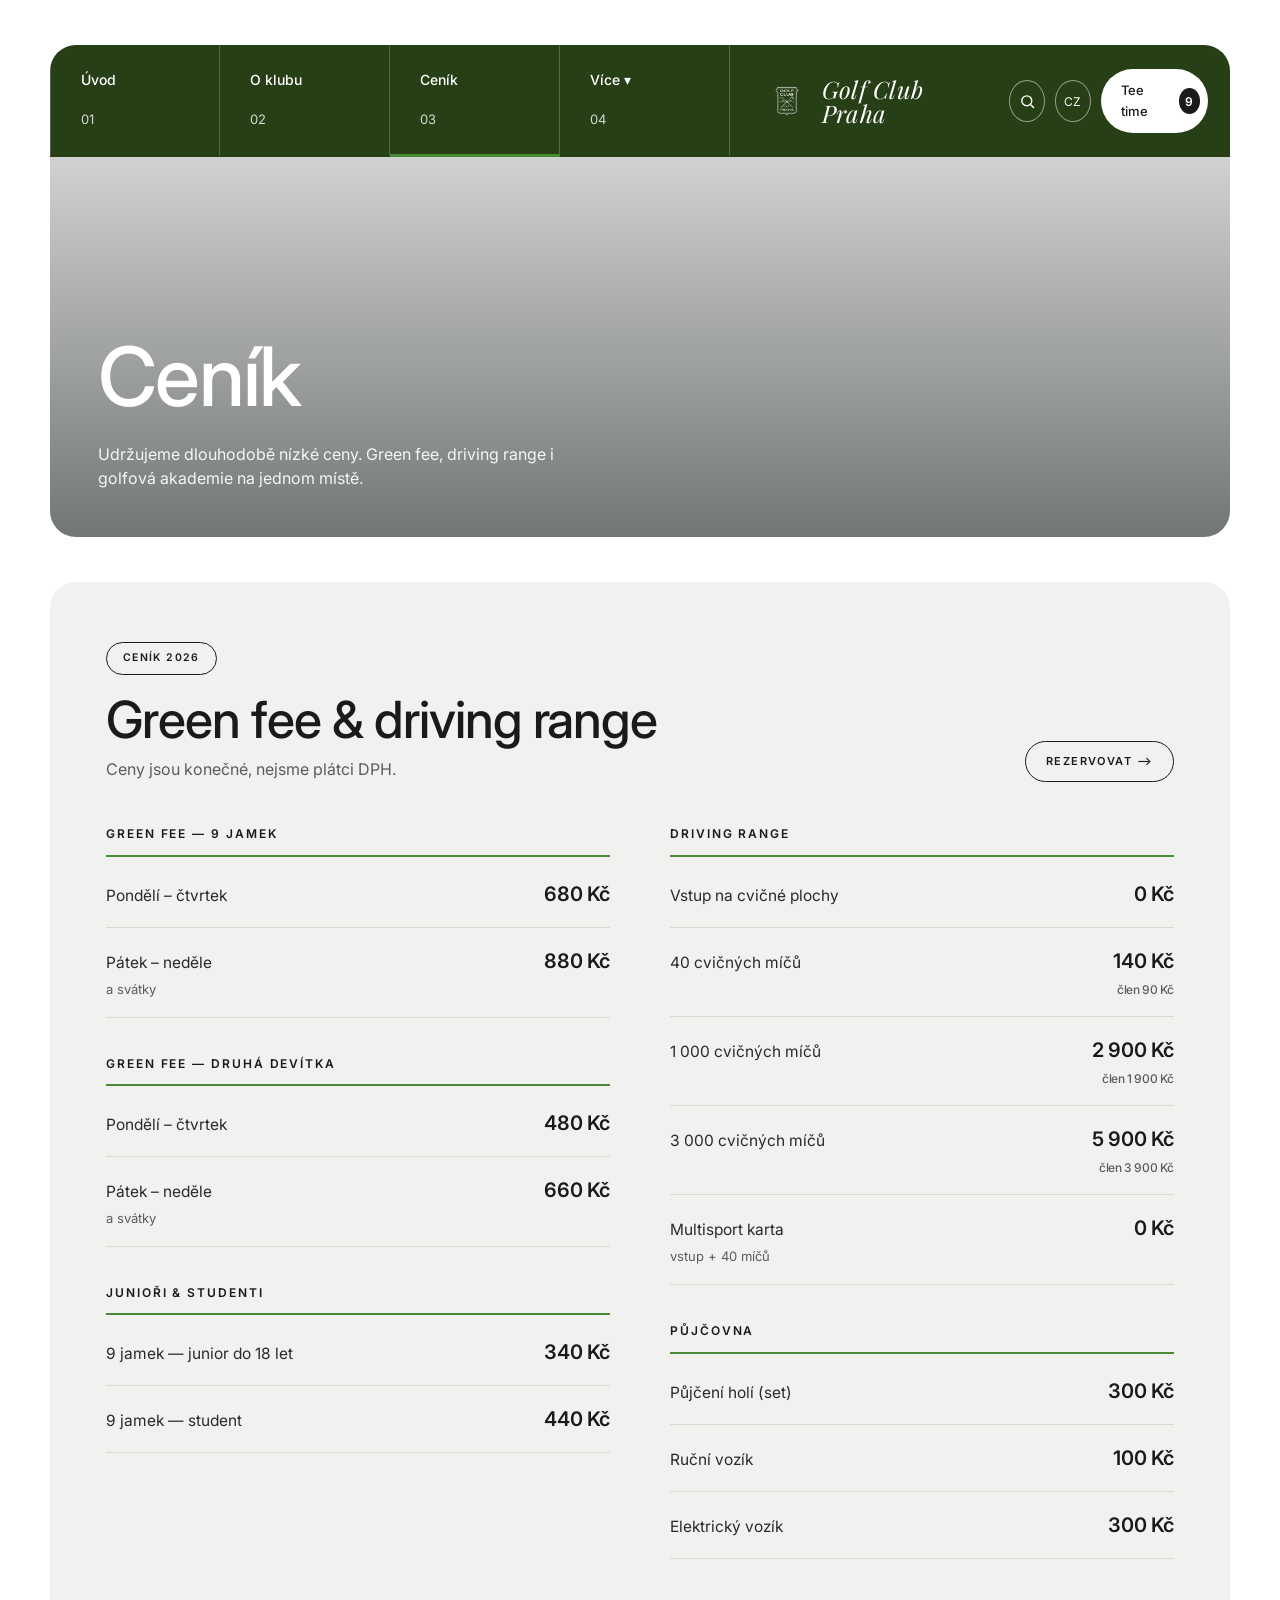
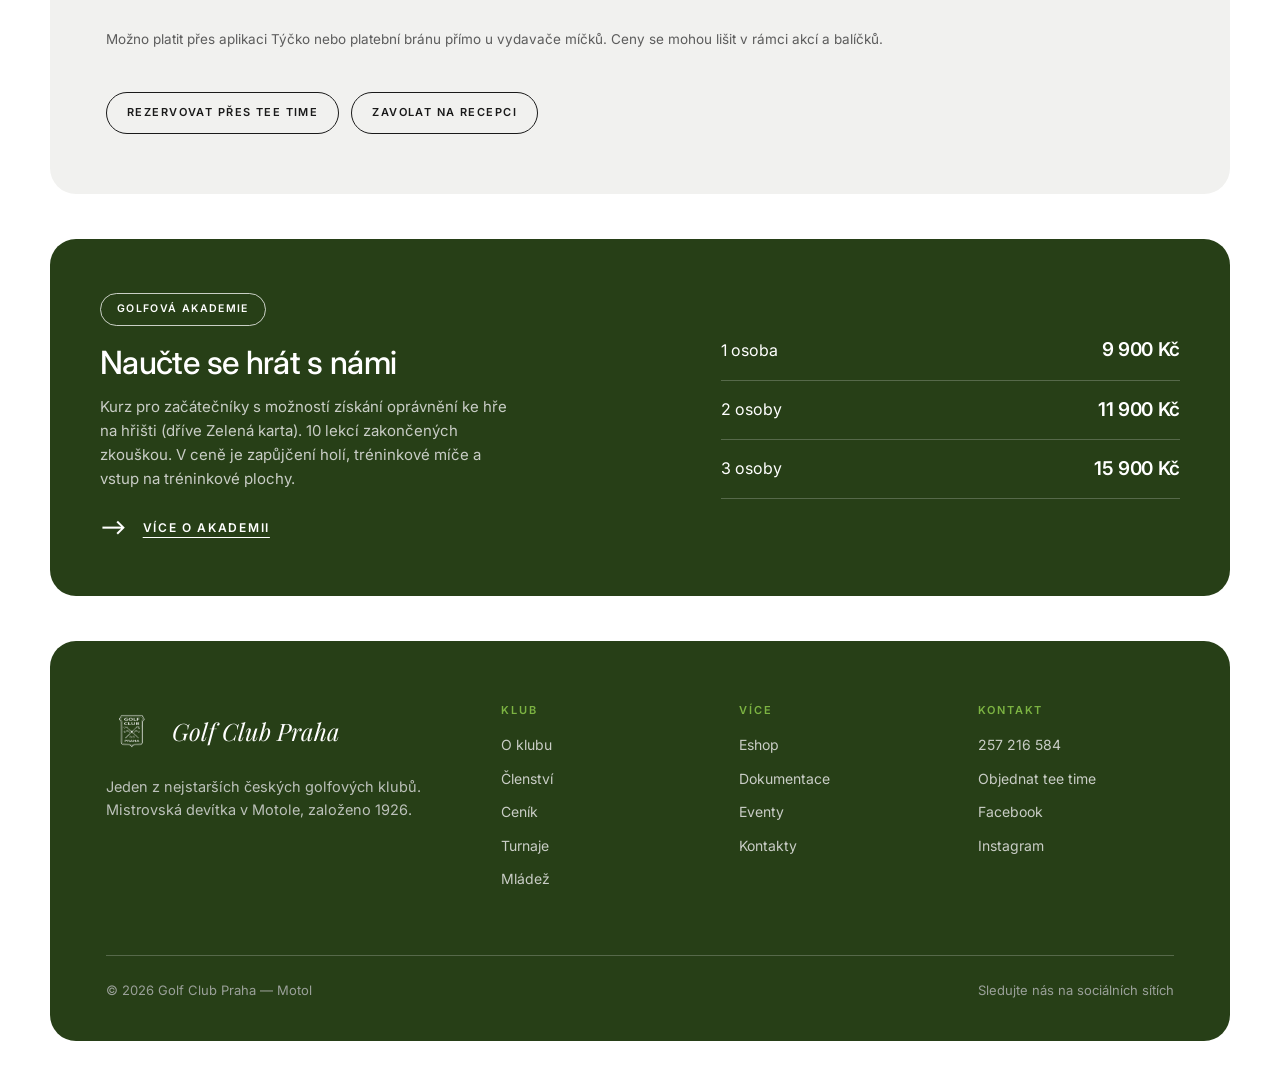
==== cenik.html @ babf92a7 "Web Golf Club Praha: stránky, logo, mobilní menu, mapa Co-Authored-By: Claude Opus 4.8 <noreply@anth" ====
<!DOCTYPE html>
<html lang="cs">
<head>
<meta charset="UTF-8">
<meta name="viewport" content="width=device-width, initial-scale=1.0">
<title>Golf Club Praha — Ceník</title>
<link rel="preconnect" href="https://fonts.googleapis.com">
<link rel="preconnect" href="https://fonts.gstatic.com" crossorigin>
<link href="https://fonts.googleapis.com/css2?family=Inter:wght@400;500;600;700&family=Playfair+Display:ital@1&display=swap" rel="stylesheet">
<style>
:root{
  --bg:#ffffff;          /* page background */
  --slate:#273F17;       /* dark petrol header/panels */
  --slate-2:#1d2f10;
  --olive:#4a8a34;       /* army green accent */
  --lime:#7cb342;        /* lime chip */
  --ink:#1a1a1a;
  --gray:#5c5c5c;
  --card:#f1f1ef;        /* slightly gray "off-white" card */
  --white:#ffffff;
  --line:#dcdad3;
  --line-dk:rgba(255,255,255,.22);
}
*{margin:0;padding:0;box-sizing:border-box}
html{scroll-behavior:smooth}
body{
  font-family:"Inter","Helvetica Neue",Arial,sans-serif;
  color:var(--ink);background:var(--bg);
  -webkit-font-smoothing:antialiased;line-height:1.6;
  padding:0 50px;
}
h1,h2,h3,h4{font-weight:500;letter-spacing:-.02em;line-height:1.05}
a{color:inherit;text-decoration:none}
img{display:block;max-width:100%}
.wrap{max-width:1340px;margin-left:auto;margin-right:auto;padding:0}
section{margin-top:45px}

/* pills / chips */
.pill{display:inline-flex;align-items:center;gap:8px;border:1px solid var(--ink);
  border-radius:100px;padding:11px 20px;font-size:11px;letter-spacing:.13em;
  text-transform:uppercase;font-weight:600;background:transparent;color:var(--ink);
  transition:background .2s,color .2s;cursor:pointer;white-space:nowrap}
.pill:hover{background:var(--ink);color:#fff}
.pill.light{border-color:rgba(255,255,255,.7);color:#fff}
.pill.light:hover{background:#fff;color:var(--ink)}
.chip{display:inline-flex;align-items:center;border:1px solid var(--ink);border-radius:100px;
  padding:7px 16px;font-size:10.5px;letter-spacing:.13em;text-transform:uppercase;font-weight:600}
.chip.light{border-color:rgba(255,255,255,.75);color:#fff}

/* arrow link */
.arrow-link{display:inline-flex;align-items:center;gap:14px;font-size:12px;
  letter-spacing:.14em;text-transform:uppercase;font-weight:600}
.arrow-link .ar{font-size:20px;line-height:1;transition:transform .25s}
.arrow-link .lbl{text-decoration:underline;text-underline-offset:5px;text-decoration-thickness:1px}
.arrow-link:hover .ar{transform:translateX(6px)}

/* round icon btn */
.ico{width:42px;height:42px;border-radius:50%;border:1px solid rgba(255,255,255,.5);
  display:flex;align-items:center;justify-content:center;color:#fff;font-size:12px;
  letter-spacing:.06em;transition:background .2s,color .2s}
.ico:hover{background:#fff;color:var(--slate)}
.ico svg{width:17px;height:17px}

/* ===== HERO + NAV ===== */
.hero{margin-top:0;padding-top:45px}
.hero-card{border-radius:26px;overflow:hidden;position:relative}
.topbar{display:grid;grid-template-columns:1fr auto 1fr;align-items:stretch;
  background:var(--slate);position:relative;z-index:3}
.tabs{display:flex}
.tab{padding:20px 30px;color:#fff;display:flex;flex-direction:column;gap:18px;
  min-width:170px;border-bottom:3px solid transparent;border-right:1px solid var(--line-dk);
  transition:border-color .25s;cursor:pointer}
.tab:first-child{border-left:1px solid var(--line-dk)}
.tab .t{font-size:14px;font-weight:500}
.tab .n{font-size:13px;opacity:.8}
.tab.active{border-bottom-color:var(--olive)}
.tab:hover{border-bottom-color:var(--olive)}
.tab.has-drop{position:relative}
.dropdown{position:absolute;top:100%;left:0;min-width:250px;background:var(--slate-2);border-radius:14px;overflow:hidden;
  display:flex;flex-direction:column;opacity:0;visibility:hidden;transform:translateY(8px);
  transition:opacity .2s,transform .2s,visibility .2s;z-index:30;box-shadow:0 20px 40px rgba(0,0,0,.35)}
.tab.has-drop:hover .dropdown,.tab.has-drop.open .dropdown{opacity:1;visibility:visible;transform:translateY(0)}
.dropdown a{padding:15px 24px;color:#fff;font-size:13.5px;letter-spacing:.03em;
  border-bottom:1px solid var(--line-dk);transition:background .2s,color .2s}
.dropdown a:last-child{border-bottom:none}
.dropdown a:hover{background:var(--slate);color:var(--lime)}
.brand{display:flex;align-items:center;gap:12px;padding:0 34px}
.brand .nav-mark{width:44px;height:44px;color:#fff;flex:none}
.brand .bw{color:#fff;font-family:"Playfair Display",Georgia,serif;font-style:italic;
  font-size:24px;letter-spacing:.01em;line-height:1}
.topright{display:flex;align-items:center;justify-content:flex-end;gap:10px;padding:0 22px}
.cartpill{background:#fff;color:var(--ink);border-radius:100px;padding:11px 8px 11px 20px;
  display:flex;align-items:center;gap:14px;font-size:13px;font-weight:500}
.cartpill b{background:var(--ink);color:#fff;border-radius:50%;width:26px;height:26px;
  display:flex;align-items:center;justify-content:center;font-size:12px;font-weight:600}

.hero-body{position:relative;min-height:560px;color:#fff;display:flex;flex-direction:column;
  justify-content:flex-end;padding:42px 48px 46px;
  background:linear-gradient(180deg,rgba(20,28,24,.15),rgba(20,28,24,.55)),
  url("https://images.unsplash.com/photo-1535131749006-b7f58c99034b?q=80&w=2400&auto=format&fit=crop") center/cover}
.crumb{position:absolute;top:30px;left:48px;font-size:14px;opacity:.92;font-weight:400}
.hero-body h1{font-size:clamp(46px,6.4vw,84px);font-weight:500;max-width:14ch}
.hero-body p{max-width:50ch;margin-top:22px;font-size:16px;opacity:.92;line-height:1.55}
.hero-actions{display:flex;gap:12px;flex-wrap:wrap;margin-top:30px}
/* shorter hero for subpages */
.page-hero .hero-body{min-height:380px}

/* ===== STATS ===== */
.stats{background:var(--card);border-radius:26px;overflow:hidden}
.stats-grid{display:grid;grid-template-columns:repeat(4,1fr)}
.stat{padding:40px 38px;border-right:1px solid var(--line)}
.stat:last-child{border-right:none}
.stat .num{font-size:clamp(36px,4.2vw,52px);font-weight:500;line-height:1;letter-spacing:-.03em}
.stat .num span{color:inherit}
.stat .lbl{font-size:12px;letter-spacing:.1em;text-transform:uppercase;color:var(--gray);margin-top:12px;font-weight:500}

/* ===== SPLIT EDITORIAL (fitting style) ===== */
.split{display:grid;grid-template-columns:1fr 1fr;gap:30px}
.panel{background:var(--card);border-radius:26px;overflow:hidden;display:grid}
.panel.img-l{grid-template-columns:1fr 1fr;gap:30px}
.panel.img-r{grid-template-columns:1fr 1fr;gap:30px}
.panel-img{min-height:420px;background-size:cover;background-position:center}
.panel-txt{padding:54px 50px;display:flex;flex-direction:column;justify-content:center}
.panel-txt .chip{margin-bottom:24px}
.panel-txt h2{font-size:clamp(30px,3.2vw,44px);font-weight:500}
.panel-txt p{margin-top:20px;color:var(--gray);font-size:15.5px;max-width:46ch}
.panel-txt .arrow-link{margin-top:34px}
.panel-img.overlay{position:relative;color:#fff;display:flex;align-items:flex-end;padding:46px 44px;min-height:520px}
.panel-img.overlay::before{content:"";position:absolute;inset:0;
  background:linear-gradient(180deg,rgba(20,28,24,.05),rgba(20,28,24,.65))}
.panel-img.overlay > *{position:relative;z-index:2}
.overlay-in h3{font-size:30px;font-weight:500;margin-top:14px}
.overlay-in p{margin-top:14px;font-size:15px;opacity:.92;max-width:42ch}
.overlay-in .arrow-link{margin-top:24px;color:#fff}

/* ===== BANNER + CARDS ===== */
.banner{border-radius:26px;overflow:hidden;position:relative;color:#fff;min-height:480px;
  display:flex;flex-direction:column;justify-content:flex-end;padding:54px 56px;
  background:linear-gradient(90deg,rgba(20,28,24,.7),rgba(20,28,24,.15)),
  url("https://images.unsplash.com/photo-1592919505780-303950717480?q=80&w=2400&auto=format&fit=crop") center/cover}
.banner h2{font-size:clamp(34px,4vw,56px);font-weight:500;margin-top:18px;max-width:16ch}
.banner p{margin-top:16px;font-size:16px;opacity:.92;max-width:52ch}
.banner .arrow-link{margin-top:26px;color:#fff}
.cards{display:grid;grid-template-columns:repeat(3,1fr);gap:30px;margin-top:45px}
.card{border-radius:26px;overflow:hidden;position:relative;min-height:440px;color:#fff;
  display:flex;flex-direction:column;justify-content:flex-end;padding:34px 32px;background-size:cover;background-position:center}
.card::before{content:"";position:absolute;inset:0;background:linear-gradient(180deg,rgba(20,28,24,.05),rgba(20,28,24,.7))}
.card > *{position:relative;z-index:2}
.card h3{font-size:26px;font-weight:500}
.card p{font-size:14px;opacity:.9;margin:12px 0 18px;max-width:34ch}
.card .arrow-link{color:#fff}

/* ===== PRICING ===== */
.pricing{background:var(--card);border-radius:26px;padding:60px 56px}
.pricing .head{display:flex;justify-content:space-between;align-items:flex-end;flex-wrap:wrap;gap:20px;margin-bottom:14px}
.pricing h2{font-size:clamp(34px,4vw,52px);font-weight:500}
.pricing .sub{color:var(--gray);margin-top:10px;font-size:16px}
.price-cols{display:grid;grid-template-columns:1fr 1fr;gap:60px;margin-top:46px}
.price-block{margin-bottom:40px}
.price-block h3{font-size:12px;letter-spacing:.16em;text-transform:uppercase;font-weight:600;
  color:var(--ink);border-bottom:2px solid var(--olive);padding-bottom:14px;margin-bottom:4px}
.price-row{display:flex;justify-content:space-between;align-items:baseline;gap:20px;
  padding:17px 0;border-bottom:1px solid var(--line)}
.price-row .desc{font-size:15.5px;color:#2a2a2a}
.price-row .desc .muted{display:block;font-size:13px;color:var(--gray);margin-top:3px}
.price-row .amt{font-size:20px;font-weight:600;white-space:nowrap;letter-spacing:-.02em}
.price-row .amt .member{display:block;font-size:12px;font-weight:500;color:var(--gray);text-align:right;margin-top:3px}
.pricing-note{margin-top:30px;font-size:13.5px;color:var(--gray)}

/* academy / offer panel */
.offer{background:var(--slate);color:#fff;border-radius:26px;padding:54px 50px;
  display:grid;grid-template-columns:1.25fr 1fr;gap:48px;align-items:center;margin-top:45px}
.offer .chip{margin-bottom:20px}
.offer h3{font-size:32px;font-weight:500}
.offer p{color:#c9cdc6;margin-top:16px;font-size:15px;max-width:46ch}
.offer .arrow-link{margin-top:26px;color:#fff}
.tiers{display:flex;flex-direction:column;gap:14px}
.tier{display:flex;justify-content:space-between;align-items:center;
  border-bottom:1px solid var(--line-dk);padding-bottom:14px;font-size:16px}
.tier b{font-weight:600;font-size:19px;letter-spacing:-.02em}
.tier b span{color:inherit}
.price-cta{display:flex;gap:12px;flex-wrap:wrap;margin-top:42px}

/* ===== CENTERED FEATURE BANNER ===== */
.feature{border-radius:26px;overflow:hidden;position:relative;color:#fff;min-height:640px;
  display:flex;flex-direction:column;align-items:center;justify-content:center;text-align:center;
  padding:70px 40px;
  background:linear-gradient(180deg,rgba(20,28,24,.4),rgba(20,28,24,.55)),
  url("https://images.unsplash.com/photo-1500932334442-8761ee4810a7?q=80&w=2400&auto=format&fit=crop") center/cover}
.feature h2{font-size:clamp(34px,4.8vw,62px);font-weight:500;max-width:17ch;line-height:1.08;margin-top:24px}
.feature p{margin-top:24px;max-width:62ch;font-size:15.5px;opacity:.92;line-height:1.6}
.feature .feats{display:flex;flex-wrap:wrap;gap:14px 26px;justify-content:center;align-items:center;
  margin-top:40px;font-size:12px;letter-spacing:.14em;text-transform:uppercase;font-weight:600}
.feature .feats .dot{opacity:.55}

/* ===== PRODUCT DETAIL ===== */
.product{background:var(--card);border-radius:26px;padding:46px;display:grid;
  grid-template-columns:1fr 1fr;gap:40px;align-items:stretch}
.pmedia{position:relative;display:flex;align-items:center;justify-content:center;min-height:540px}
.pmedia .badge360{position:absolute;top:4px;left:4px;font-size:13px;display:flex;align-items:center;gap:8px;color:var(--ink);z-index:2}
.pmedia .pimg{width:88%;border-radius:18px;object-fit:cover;aspect-ratio:1/1}
.pthumbs{position:absolute;left:4px;bottom:4px;display:flex;flex-direction:column;gap:12px;z-index:2}
.pthumb{width:56px;height:56px;border-radius:12px;overflow:hidden;border:1px solid var(--line);background:#fff;cursor:pointer;transition:border-color .2s}
.pthumb.active,.pthumb:hover{border-color:var(--ink)}
.pthumb img{width:100%;height:100%;object-fit:cover}
.pcard{background:var(--white);border-radius:20px;padding:46px 44px;display:flex;flex-direction:column}
.pcard h2{font-size:clamp(30px,3.2vw,44px);font-weight:500}
.pcard .ey{font-size:12px;letter-spacing:.13em;text-transform:uppercase;font-weight:600;margin-top:20px}
.pcard .lead{color:var(--gray);margin-top:14px;font-size:15px;line-height:1.6}
.opt-label{font-size:11px;letter-spacing:.14em;text-transform:uppercase;font-weight:600;color:var(--gray);margin:24px 0 10px}
.opts{display:flex;gap:12px;flex-wrap:wrap}
.opt{min-width:92px;height:60px;border:1px solid var(--line);border-radius:12px;display:flex;
  align-items:center;justify-content:center;font-size:14px;cursor:pointer;background:#fff;transition:border-color .2s;padding:0 14px;text-align:center}
.opt.active,.opt:hover{border-color:var(--ink)}
.buybtn{display:block;width:100%;text-align:center;border:1px solid var(--ink);border-radius:100px;
  padding:18px;margin-top:28px;font-size:13px;letter-spacing:.1em;text-transform:uppercase;font-weight:600;
  transition:background .2s,color .2s}
.buybtn:hover{background:var(--ink);color:#fff}
.shipnote{font-size:13px;color:var(--gray);margin-top:14px}
.shipnote b{color:var(--ink)}
.acc{margin-top:24px;border-top:1px solid var(--line)}
.acc-item{border-bottom:1px solid var(--line)}
.acc-h{display:flex;justify-content:space-between;align-items:center;padding:18px 0;cursor:pointer;
  font-size:12px;letter-spacing:.13em;text-transform:uppercase;font-weight:600;list-style:none}
.acc-h::-webkit-details-marker{display:none}
.acc-h .pm{width:22px;height:22px;border-radius:50%;border:1px solid var(--gray);display:flex;
  align-items:center;justify-content:center;color:var(--gray);font-size:15px;line-height:1}
details[open] .acc-h .pm{color:var(--ink);border-color:var(--ink)}
.acc-b{padding:0 0 20px;color:var(--gray);font-size:14.5px;line-height:1.6}

/* ===== GENERIC CONTENT BLOCKS (subpages) ===== */
.block{background:var(--card);border-radius:26px;padding:60px 56px}
.block.dark{background:var(--slate);color:#fff}
.sec-head{max-width:62ch}
.sec-head .chip{margin-bottom:20px}
.sec-head h2{font-size:clamp(28px,3.2vw,46px);font-weight:500}
.sec-head p{margin-top:18px;color:var(--gray);font-size:16px}
.block.dark .sec-head p{color:#c9cdc6}
.prose{max-width:72ch}
.prose p{margin-top:16px;color:var(--gray);font-size:16px}
.prose p:first-child{margin-top:24px}
.block.dark .prose p{color:#c9cdc6}

/* info cards */
.info-grid{display:grid;grid-template-columns:repeat(3,1fr);gap:30px;margin-top:40px}
.info{background:var(--white);border-radius:20px;padding:34px 30px;border:1px solid var(--line)}
.info .num{font-size:34px;font-weight:500;color:var(--olive);letter-spacing:-.02em}
.info h3{font-size:20px;font-weight:600;margin-top:8px}
.info p{margin-top:12px;color:var(--gray);font-size:14.5px}

/* list rows */
.rows{margin-top:40px;border-top:1px solid var(--line)}
.row-item{display:flex;align-items:center;gap:24px;padding:24px 4px;border-bottom:1px solid var(--line)}
.row-item .date{flex:none;width:118px;font-weight:600;font-size:16px}
.row-item .date span{display:block;color:var(--gray);font-weight:500;font-size:13px;margin-top:2px}
.row-item .rmain{flex:1;min-width:0}
.row-item h3{font-size:19px;font-weight:600}
.row-item p{color:var(--gray);font-size:14px;margin-top:4px}
.row-item .pill{flex:none}

/* membership / plan cards */
.plans{display:grid;grid-template-columns:repeat(3,1fr);gap:30px;margin-top:40px}
.plan{background:var(--white);border-radius:20px;padding:40px 34px;display:flex;flex-direction:column;border:1px solid var(--line)}
.plan.feat{background:var(--slate);color:#fff;border-color:var(--slate)}
.plan .pname{font-size:12px;letter-spacing:.14em;text-transform:uppercase;font-weight:600;color:var(--olive)}
.plan.feat .pname{color:var(--lime)}
.plan .price{font-size:42px;font-weight:500;margin-top:16px;letter-spacing:-.03em}
.plan .price small{font-size:15px;color:var(--gray);font-weight:500;letter-spacing:0}
.plan.feat .price small{color:#c9cdc6}
.plan ul{list-style:none;margin:24px 0 28px;display:flex;flex-direction:column;gap:13px}
.plan li{font-size:14.5px;padding-left:26px;position:relative;color:var(--gray)}
.plan.feat li{color:#dfe3dd}
.plan li::before{content:"✓";position:absolute;left:0;color:var(--olive);font-weight:700}
.plan.feat li::before{color:var(--lime)}
.plan .pill{margin-top:auto;justify-content:center}
.plan.feat .pill{border-color:rgba(255,255,255,.7);color:#fff}
.plan.feat .pill:hover{background:#fff;color:var(--ink)}

/* shop grid */
.shop{display:grid;grid-template-columns:repeat(3,1fr);gap:30px;margin-top:40px}
.prod{background:var(--white);border-radius:20px;overflow:hidden;border:1px solid var(--line);display:flex;flex-direction:column;transition:transform .25s}
.prod:hover{transform:translateY(-5px)}
.prod .ph{aspect-ratio:4/3;background-color:var(--card);background-size:cover;background-position:center}
.prod .pb{padding:22px 22px 26px}
.prod .tag{font-size:10.5px;letter-spacing:.14em;text-transform:uppercase;font-weight:600;color:var(--olive)}
.prod h3{font-size:18px;font-weight:600;margin-top:8px}
.prod .pr{font-size:18px;font-weight:600;margin-top:10px;letter-spacing:-.02em}

/* contact */
.contact{display:grid;grid-template-columns:1fr 1fr;gap:30px}
.contact-info{background:var(--card);border-radius:26px;padding:54px 50px}
.contact-info h2{font-size:clamp(26px,3vw,40px);font-weight:500;margin-bottom:14px}
.contact-info .line{padding:18px 0;border-bottom:1px solid var(--line)}
.contact-info .line:last-child{border-bottom:none}
.contact-info .k{font-size:11px;letter-spacing:.14em;text-transform:uppercase;color:var(--gray);font-weight:600}
.contact-info .v{font-size:18px;margin-top:6px}
.map{border-radius:26px;overflow:hidden;min-height:440px;background:var(--card)}
.map iframe{width:100%;height:100%;border:0;display:block;min-height:440px}

/* ===== FOOTER ===== */
footer.wrap{background:var(--slate);color:#fff;border-radius:26px;padding:64px 56px 40px;margin-top:45px;margin-bottom:45px}
.foot-grid{display:grid;grid-template-columns:1.8fr 1fr 1fr 1fr;gap:42px;margin-bottom:54px}
.foot-logo{display:flex;align-items:center;gap:14px}
.foot-mark{width:48px;height:48px;flex:none;color:#fff}
.foot-logo .bw{font-family:"Playfair Display",Georgia,serif;font-style:italic;font-size:24px;color:#fff}
footer p.about{margin-top:18px;color:#bcc1ba;max-width:36ch;font-size:14.5px}
.foot-col h4{font-size:11px;letter-spacing:.16em;text-transform:uppercase;color:var(--lime);margin-bottom:18px;font-weight:600}
.foot-col a{display:block;color:#c9cdc6;font-size:14px;margin-bottom:11px;transition:color .2s}
.foot-col a:hover{color:#fff}
.foot-bottom{border-top:1px solid var(--line-dk);padding-top:24px;display:flex;
  justify-content:space-between;flex-wrap:wrap;gap:12px;font-size:13px;color:#9aa099}

@media(max-width:1080px){
  .tabs{display:none}
  .topbar{grid-template-columns:auto 1fr}
  .brand{padding-left:22px}
  .stats-grid{grid-template-columns:1fr 1fr}
  .stat:nth-child(2){border-right:none}
  .stat:nth-child(-n+2){border-bottom:1px solid var(--line)}
  .split{grid-template-columns:1fr}
  .panel.img-l,.panel.img-r{grid-template-columns:1fr}
  .cards{grid-template-columns:1fr}
  .price-cols{grid-template-columns:1fr;gap:30px}
  .offer{grid-template-columns:1fr;gap:30px}
  .product{grid-template-columns:1fr;gap:30px;padding:30px}
  .pmedia{min-height:380px}
  .info-grid,.plans,.shop{grid-template-columns:1fr}
  .contact{grid-template-columns:1fr}
  .foot-grid{grid-template-columns:1fr 1fr}
  body{padding:0 24px}
}
@media(max-width:620px){
  body{padding:0 16px}
  .topright .ico{display:none}
  .block,.pricing,.banner,.offer,.contact-info{padding-left:28px;padding-right:28px}
  .panel-txt{padding:36px 28px}
  .hero-body{padding:32px 26px 34px}
  .crumb{left:26px;font-size:12px}
  .row-item{flex-wrap:wrap;gap:10px}
  .row-item .date{width:auto}
  .foot-grid{grid-template-columns:1fr}
}

/* ===== LOGO + THICKER HEADER + MOBILE MENU ===== */
.brand .nav-mark{height:56px;width:auto}
.foot-mark{height:60px;width:auto}
.tab{padding-top:24px;padding-bottom:24px}
.menu-btn{display:none;position:absolute;left:18px;top:0;bottom:0;margin:auto 0;width:46px;height:46px;
  border-radius:50%;border:1px solid rgba(255,255,255,.6);background:transparent;cursor:pointer;
  align-items:center;justify-content:center;z-index:6}
.menu-btn svg{width:26px;height:26px}
.mnav{display:none;position:absolute;top:100%;left:0;right:0;background:#273F17;flex-direction:column;
  z-index:50;border-radius:0 0 18px 18px;overflow:hidden;box-shadow:0 24px 40px rgba(0,0,0,.35)}
.mnav.open{display:flex}
.mnav a{padding:16px 26px;color:#fff;font-size:15px;border-bottom:1px solid rgba(255,255,255,.14)}
.mnav a:last-child{border-bottom:none}
.mnav a:hover{background:var(--slate-2);color:var(--lime)}
@media(max-width:1080px){
  .menu-btn{display:flex}
  .topbar{grid-template-columns:1fr auto;min-height:76px}
  .brand{justify-content:center;padding-left:62px}
}

/* ===== LOGO BADGE (pravé logo klubu) ===== */
.logo-badge{display:inline-flex;align-items:center;justify-content:center;flex:none}
.brand .logo-badge img{height:46px;width:auto;display:block}
.foot-logo .logo-badge img{height:52px;width:auto;display:block}
</style>
</head>
<body>

<header class="hero wrap page-hero">
  <div class="hero-card">
    <div class="topbar">
      <button class="menu-btn" aria-label="Menu" onclick="gcpMenu()"><svg viewBox="0 0 24 24" fill="none" xmlns="http://www.w3.org/2000/svg"><circle cx="12" cy="12" r="10" stroke="#fff" stroke-width="2"/><circle cx="9" cy="9" r="1" fill="#fff"/><circle cx="13.5" cy="8" r="1" fill="#fff"/><circle cx="16" cy="11" r="1" fill="#fff"/><circle cx="10" cy="13" r="1" fill="#fff"/><circle cx="14.5" cy="14" r="1" fill="#fff"/><circle cx="8.5" cy="16.5" r="1" fill="#fff"/><circle cx="12.5" cy="17" r="1" fill="#fff"/></svg></button>
      <nav class="tabs">
        <a href="index.html" class="tab"><span class="t">Úvod</span><span class="n">01</span></a>
        <a href="o-klubu.html" class="tab"><span class="t">O klubu</span><span class="n">02</span></a>
        <a href="cenik.html" class="tab active"><span class="t">Ceník</span><span class="n">03</span></a>
        <div class="tab has-drop"><span class="t">Více ▾</span><span class="n">04</span>
          <div class="dropdown">
            <a href="clenstvi.html">Členství</a>
            <a href="turnaje.html">Turnaje</a>
            <a href="mladez.html">Mládež</a>
            <a href="eshop.html">Eshop</a>
            <a href="dokumentace.html">Dokumentace</a>
            <a href="eventy.html">Eventy</a>
            <a href="kontakt.html">Kontakty</a>
          </div>
        </div>
      </nav>
      <nav class="mnav" id="mnav">
        <a href="index.html">Úvod</a>
        <a href="o-klubu.html">O klubu</a>
        <a href="cenik.html">Ceník</a>
        <a href="clenstvi.html">Členství</a>
        <a href="turnaje.html">Turnaje</a>
        <a href="mladez.html">Mládež</a>
        <a href="eshop.html">Eshop</a>
        <a href="dokumentace.html">Dokumentace</a>
        <a href="eventy.html">Eventy</a>
        <a href="kontakt.html">Kontakty</a>
      </nav>
      <a href="index.html" class="brand">
        <span class="logo-badge"><img src="logo-white.png" alt="Golf Club Praha"></span>
        <span class="bw">Golf Club Praha</span>
      </a>
      <div class="topright">
        <a class="ico" aria-label="Hledat"><svg viewBox="0 0 24 24" fill="none" stroke="currentColor" stroke-width="2"><circle cx="11" cy="11" r="7"/><path d="m21 21-4.3-4.3"/></svg></a>
        <a class="ico">CZ</a>
        <a href="http://rezervace.gcp.cz" class="cartpill">Tee time <b>9</b></a>
      </div>
    </div>
    <div class="hero-body" style="background:linear-gradient(180deg,rgba(20,28,24,.2),rgba(20,28,24,.6)),url('https://images.unsplash.com/photo-1592919505780-303950717480?q=80&w=2400&auto=format&fit=crop') center/cover">
      <h1>Ceník</h1>
      <p>Udržujeme dlouhodobě nízké ceny. Green fee, driving range i golfová akademie na jednom místě.</p>
    </div>
  </div>
</header>

<!-- CENÍK -->
<section class="wrap">
  <div class="pricing">
    <div class="head">
      <div>
        <span class="chip" style="margin-bottom:18px">Ceník 2026</span>
        <h2>Green fee &amp; driving range</h2>
        <p class="sub">Ceny jsou konečné, nejsme plátci DPH.</p>
      </div>
      <a href="https://www.teetime.cz/rezervace?id_hriste=15916269" class="pill">Rezervovat ⟶</a>
    </div>

    <div class="price-cols">
      <div>
        <div class="price-block">
          <h3>Green fee — 9 jamek</h3>
          <div class="price-row"><span class="desc">Pondělí – čtvrtek</span><span class="amt">680 Kč</span></div>
          <div class="price-row"><span class="desc">Pátek – neděle <span class="muted">a svátky</span></span><span class="amt">880 Kč</span></div>
        </div>
        <div class="price-block">
          <h3>Green fee — druhá devítka</h3>
          <div class="price-row"><span class="desc">Pondělí – čtvrtek</span><span class="amt">480 Kč</span></div>
          <div class="price-row"><span class="desc">Pátek – neděle <span class="muted">a svátky</span></span><span class="amt">660 Kč</span></div>
        </div>
        <div class="price-block">
          <h3>Junioři &amp; studenti</h3>
          <div class="price-row"><span class="desc">9 jamek — junior do 18 let</span><span class="amt">340 Kč</span></div>
          <div class="price-row"><span class="desc">9 jamek — student</span><span class="amt">440 Kč</span></div>
        </div>
      </div>

      <div>
        <div class="price-block">
          <h3>Driving range</h3>
          <div class="price-row"><span class="desc">Vstup na cvičné plochy</span><span class="amt">0 Kč</span></div>
          <div class="price-row"><span class="desc">40 cvičných míčů</span><span class="amt">140 Kč<span class="member">člen 90 Kč</span></span></div>
          <div class="price-row"><span class="desc">1 000 cvičných míčů</span><span class="amt">2 900 Kč<span class="member">člen 1 900 Kč</span></span></div>
          <div class="price-row"><span class="desc">3 000 cvičných míčů</span><span class="amt">5 900 Kč<span class="member">člen 3 900 Kč</span></span></div>
          <div class="price-row"><span class="desc">Multisport karta <span class="muted">vstup + 40 míčů</span></span><span class="amt">0 Kč</span></div>
        </div>
        <div class="price-block">
          <h3>Půjčovna</h3>
          <div class="price-row"><span class="desc">Půjčení holí (set)</span><span class="amt">300 Kč</span></div>
          <div class="price-row"><span class="desc">Ruční vozík</span><span class="amt">100 Kč</span></div>
          <div class="price-row"><span class="desc">Elektrický vozík</span><span class="amt">300 Kč</span></div>
        </div>
      </div>
    </div>

    <p class="pricing-note">Možno platit přes aplikaci Týčko nebo platební bránu přímo u vydavače míčků. Ceny se mohou lišit v rámci akcí a balíčků.</p>

    <div class="price-cta">
      <a href="https://www.teetime.cz/rezervace?id_hriste=15916269" class="pill">Rezervovat přes Tee Time</a>
      <a href="tel:257216584" class="pill">Zavolat na recepci</a>
    </div>
  </div>

  <!-- AKADEMIE -->
  <div class="offer">
    <div>
      <span class="chip light">Golfová akademie</span>
      <h3>Naučte se hrát s námi</h3>
      <p>Kurz pro začátečníky s možností získání oprávnění ke hře na hřišti (dříve Zelená karta). 10 lekcí zakončených zkouškou. V ceně je zapůjčení holí, tréninkové míče a vstup na tréninkové plochy.</p>
      <a href="mladez.html" class="arrow-link"><span class="ar">⟶</span><span class="lbl">Více o akademii</span></a>
    </div>
    <div class="tiers">
      <div class="tier"><span>1 osoba</span><b>9 900 <span>Kč</span></b></div>
      <div class="tier"><span>2 osoby</span><b>11 900 <span>Kč</span></b></div>
      <div class="tier"><span>3 osoby</span><b>15 900 <span>Kč</span></b></div>
    </div>
  </div>
</section>

<footer class="wrap">
  <div class="foot-grid">
    <div>
      <div class="foot-logo">
        <span class="logo-badge foot-badge"><img src="logo-white.png" alt="Golf Club Praha"></span>
        <span class="bw">Golf Club Praha</span>
      </div>
      <p class="about">Jeden z nejstarších českých golfových klubů. Mistrovská devítka v Motole, založeno 1926.</p>
    </div>
    <div class="foot-col"><h4>Klub</h4><a href="o-klubu.html">O klubu</a><a href="clenstvi.html">Členství</a><a href="cenik.html">Ceník</a><a href="turnaje.html">Turnaje</a><a href="mladez.html">Mládež</a></div>
    <div class="foot-col"><h4>Více</h4><a href="eshop.html">Eshop</a><a href="dokumentace.html">Dokumentace</a><a href="eventy.html">Eventy</a><a href="kontakt.html">Kontakty</a></div>
    <div class="foot-col"><h4>Kontakt</h4><a href="tel:257216584">257 216 584</a><a href="http://rezervace.gcp.cz">Objednat tee time</a><a href="http://facebook.com/gcp.cz">Facebook</a><a href="http://instagram.com/golfclubpraha">Instagram</a></div>
  </div>
  <div class="foot-bottom"><span>© 2026 Golf Club Praha — Motol</span><span>Sledujte nás na sociálních sítích</span></div>
</footer>

<script>
(function(){
  document.querySelectorAll('.has-drop').forEach(function(d){
    d.addEventListener('click',function(e){
      if(e.target.closest('.dropdown')) return;
      e.stopPropagation();
      d.classList.toggle('open');
    });
  });
  document.addEventListener('click',function(){
    document.querySelectorAll('.has-drop.open').forEach(function(d){d.classList.remove('open');});
  });
})();
</script>
<script>function gcpMenu(){var m=document.getElementById('mnav');if(m)m.classList.toggle('open');}</script>
</body>
</html>
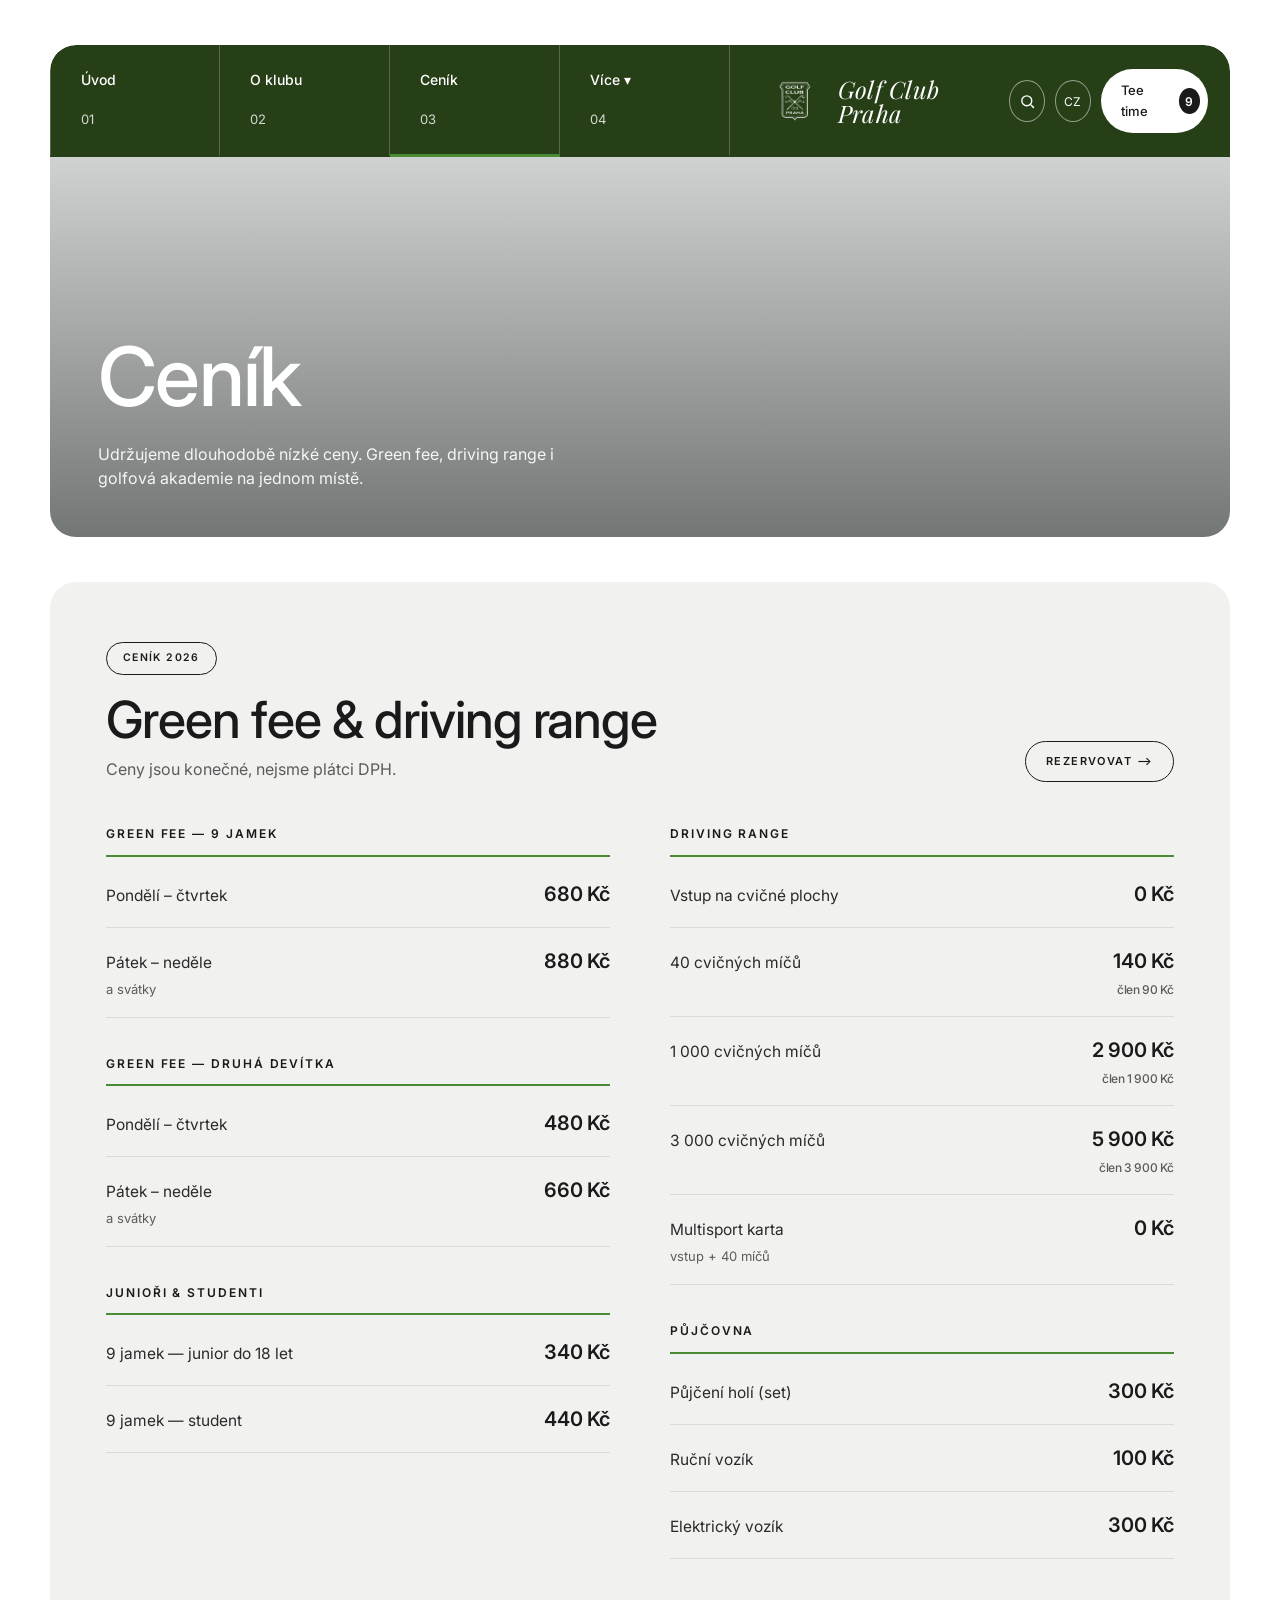
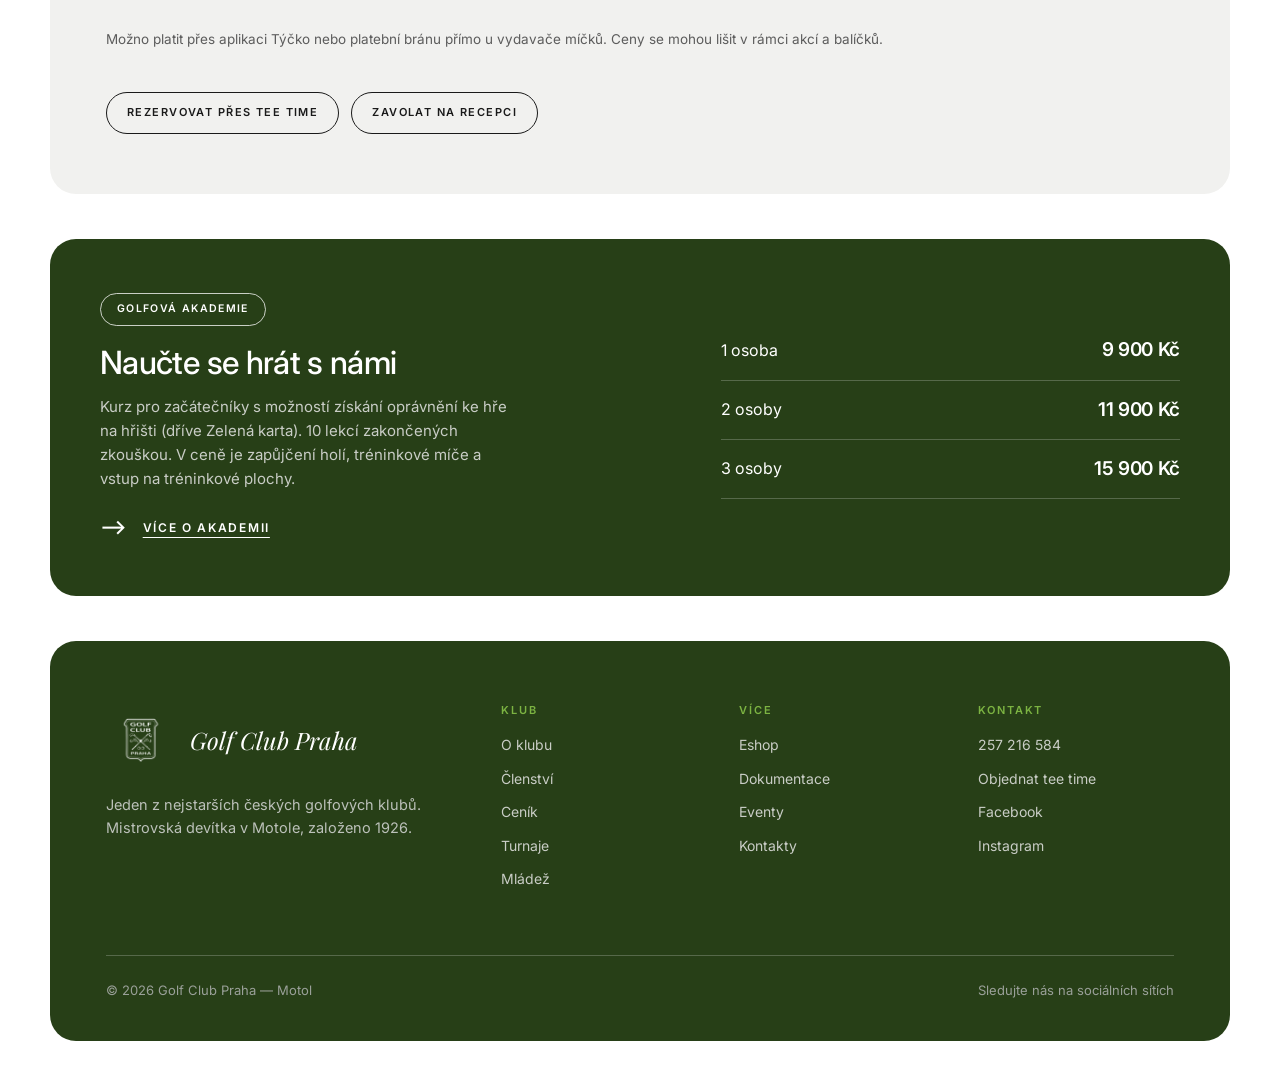
==== commit 2dae1837: "Míček jako menu (obrázek), scrollovatelné mobilní menu, zaoblené rohy, fotky u sekcí, animace Co-Aut" ====
--- a/cenik.html
+++ b/cenik.html
@@ -65,7 +65,7 @@
 .hero{margin-top:0;padding-top:45px}
 .hero-card{border-radius:26px;overflow:hidden;position:relative}
 .topbar{display:grid;grid-template-columns:1fr auto 1fr;align-items:stretch;
-  background:var(--slate);position:relative;z-index:3}
+  background:var(--slate);position:relative;z-index:3;border-radius:26px 26px 0 0}
 .tabs{display:flex}
 .tab{padding:20px 30px;color:#fff;display:flex;flex-direction:column;gap:18px;
   min-width:170px;border-bottom:3px solid transparent;border-right:1px solid var(--line-dk);
@@ -110,7 +110,7 @@
 .stats-grid{display:grid;grid-template-columns:repeat(4,1fr)}
 .stat{padding:40px 38px;border-right:1px solid var(--line)}
 .stat:last-child{border-right:none}
-.stat .num{font-size:clamp(36px,4.2vw,52px);font-weight:500;line-height:1;letter-spacing:-.03em}
+.stat .num{font-size:clamp(34px,4.2vw,52px);font-weight:500;line-height:1;letter-spacing:-.03em;white-space:nowrap}
 .stat .num span{color:inherit}
 .stat .lbl{font-size:12px;letter-spacing:.1em;text-transform:uppercase;color:var(--gray);margin-top:12px;font-weight:500}
 
@@ -345,26 +345,44 @@
 .brand .nav-mark{height:56px;width:auto}
 .foot-mark{height:60px;width:auto}
 .tab{padding-top:24px;padding-bottom:24px}
-.menu-btn{display:none;position:absolute;left:18px;top:0;bottom:0;margin:auto 0;width:46px;height:46px;
-  border-radius:50%;border:1px solid rgba(255,255,255,.6);background:transparent;cursor:pointer;
-  align-items:center;justify-content:center;z-index:6}
-.menu-btn svg{width:26px;height:26px}
+.menu-btn{display:none;position:absolute;right:20px;top:0;bottom:0;margin:auto 0;width:48px;height:48px;
+  border-radius:50%;border:none;background:transparent;cursor:pointer;padding:0;
+  align-items:center;justify-content:center;z-index:8;transition:transform .2s}
+.menu-btn:hover{transform:scale(1.08)}
+.menu-btn img{width:46px;height:46px;display:block}
+
 .mnav{display:none;position:absolute;top:100%;left:0;right:0;background:#273F17;flex-direction:column;
-  z-index:50;border-radius:0 0 18px 18px;overflow:hidden;box-shadow:0 24px 40px rgba(0,0,0,.35)}
+  z-index:50;border-radius:0 0 18px 18px;overflow-y:auto;max-height:calc(100vh - 120px);box-shadow:0 24px 40px rgba(0,0,0,.35)}
+.hero-card.menu-open{overflow:visible}
 .mnav.open{display:flex}
 .mnav a{padding:16px 26px;color:#fff;font-size:15px;border-bottom:1px solid rgba(255,255,255,.14)}
 .mnav a:last-child{border-bottom:none}
 .mnav a:hover{background:var(--slate-2);color:var(--lime)}
 @media(max-width:1080px){
   .menu-btn{display:flex}
-  .topbar{grid-template-columns:1fr auto;min-height:76px}
-  .brand{justify-content:center;padding-left:62px}
+  .topbar{grid-template-columns:1fr;min-height:84px}
+  .topright{display:none}
+  .brand{justify-content:flex-start;padding-left:24px}
 }
 
 /* ===== LOGO BADGE (pravé logo klubu) ===== */
 .logo-badge{display:inline-flex;align-items:center;justify-content:center;flex:none}
-.brand .logo-badge img{height:46px;width:auto;display:block}
-.foot-logo .logo-badge img{height:52px;width:auto;display:block}
+.brand .logo-badge img{height:62px;width:auto;display:block}
+.foot-logo .logo-badge img{height:70px;width:auto;display:block}
+
+.mnav-tee{display:flex;align-items:center;justify-content:center;gap:10px;margin:10px;padding:14px;
+  background:#fff;color:var(--ink)!important;border-radius:100px;font-weight:600;border-bottom:none!important}
+.mnav-tee b{background:var(--ink);color:#fff;border-radius:50%;width:24px;height:24px;display:inline-flex;align-items:center;justify-content:center;font-size:12px}
+.mnav-tee:hover{background:var(--lime)!important;color:#fff!important}
+/* reveal animace */
+.reveal{opacity:0;transform:translateY(34px);transition:opacity .7s cubic-bezier(.2,.7,.2,1),transform .7s cubic-bezier(.2,.7,.2,1)}
+.reveal.in{opacity:1;transform:none}
+.reveal-l{opacity:0;transform:translateX(-46px);transition:opacity .7s cubic-bezier(.2,.7,.2,1),transform .7s cubic-bezier(.2,.7,.2,1)}
+.reveal-l.in{opacity:1;transform:none}
+.reveal-r{opacity:0;transform:translateX(46px);transition:opacity .7s cubic-bezier(.2,.7,.2,1),transform .7s cubic-bezier(.2,.7,.2,1)}
+.reveal-r.in{opacity:1;transform:none}
+.reveal-d{transition-delay:.12s}.reveal-d2{transition-delay:.24s}.reveal-d3{transition-delay:.36s}
+@media(prefers-reduced-motion:reduce){.reveal,.reveal-l,.reveal-r{opacity:1!important;transform:none!important;transition:none!important}}
 </style>
 </head>
 <body>
@@ -372,7 +390,7 @@
 <header class="hero wrap page-hero">
   <div class="hero-card">
     <div class="topbar">
-      <button class="menu-btn" aria-label="Menu" onclick="gcpMenu()"><svg viewBox="0 0 24 24" fill="none" xmlns="http://www.w3.org/2000/svg"><circle cx="12" cy="12" r="10" stroke="#fff" stroke-width="2"/><circle cx="9" cy="9" r="1" fill="#fff"/><circle cx="13.5" cy="8" r="1" fill="#fff"/><circle cx="16" cy="11" r="1" fill="#fff"/><circle cx="10" cy="13" r="1" fill="#fff"/><circle cx="14.5" cy="14" r="1" fill="#fff"/><circle cx="8.5" cy="16.5" r="1" fill="#fff"/><circle cx="12.5" cy="17" r="1" fill="#fff"/></svg></button>
+      <button class="menu-btn" aria-label="Menu" onclick="gcpMenu()"><img src="menu-ball.png" alt="Menu"></button>
       <nav class="tabs">
         <a href="index.html" class="tab"><span class="t">Úvod</span><span class="n">01</span></a>
         <a href="o-klubu.html" class="tab"><span class="t">O klubu</span><span class="n">02</span></a>
@@ -390,6 +408,7 @@
         </div>
       </nav>
       <nav class="mnav" id="mnav">
+        <a href="http://rezervace.gcp.cz" class="mnav-tee">Tee time <b>9</b></a>
         <a href="index.html">Úvod</a>
         <a href="o-klubu.html">O klubu</a>
         <a href="cenik.html">Ceník</a>
@@ -521,6 +540,20 @@
   });
 })();
 </script>
-<script>function gcpMenu(){var m=document.getElementById('mnav');if(m)m.classList.toggle('open');}</script>
+<script>function gcpMenu(){var m=document.getElementById('mnav');if(!m)return;var op=m.classList.toggle('open');var hc=m.closest('.hero-card');if(hc)hc.classList.toggle('menu-open',op);}</script>
+<script>
+(function(){
+  var els=document.querySelectorAll('.stats,.stat,.ed-row,.ed-txt,.card,.banner,.feature,.product,.pricing,.offer,.plans .plan,.info,.shop .prod,.row-item,.block');
+  els.forEach(function(el,i){
+    if(el.closest('.topbar')||el.closest('.mnav')) return;
+    if(!el.classList.contains('reveal')&&!el.classList.contains('reveal-l')&&!el.classList.contains('reveal-r')) el.classList.add('reveal');
+  });
+  if(!('IntersectionObserver' in window)){document.querySelectorAll('.reveal,.reveal-l,.reveal-r').forEach(function(e){e.classList.add('in')});return;}
+  var io=new IntersectionObserver(function(entries){
+    entries.forEach(function(en){ if(en.isIntersecting){ en.target.classList.add('in'); io.unobserve(en.target);} });
+  },{threshold:.12,rootMargin:'0px 0px -40px 0px'});
+  document.querySelectorAll('.reveal,.reveal-l,.reveal-r').forEach(function(e){io.observe(e)});
+})();
+</script>
 </body>
 </html>
